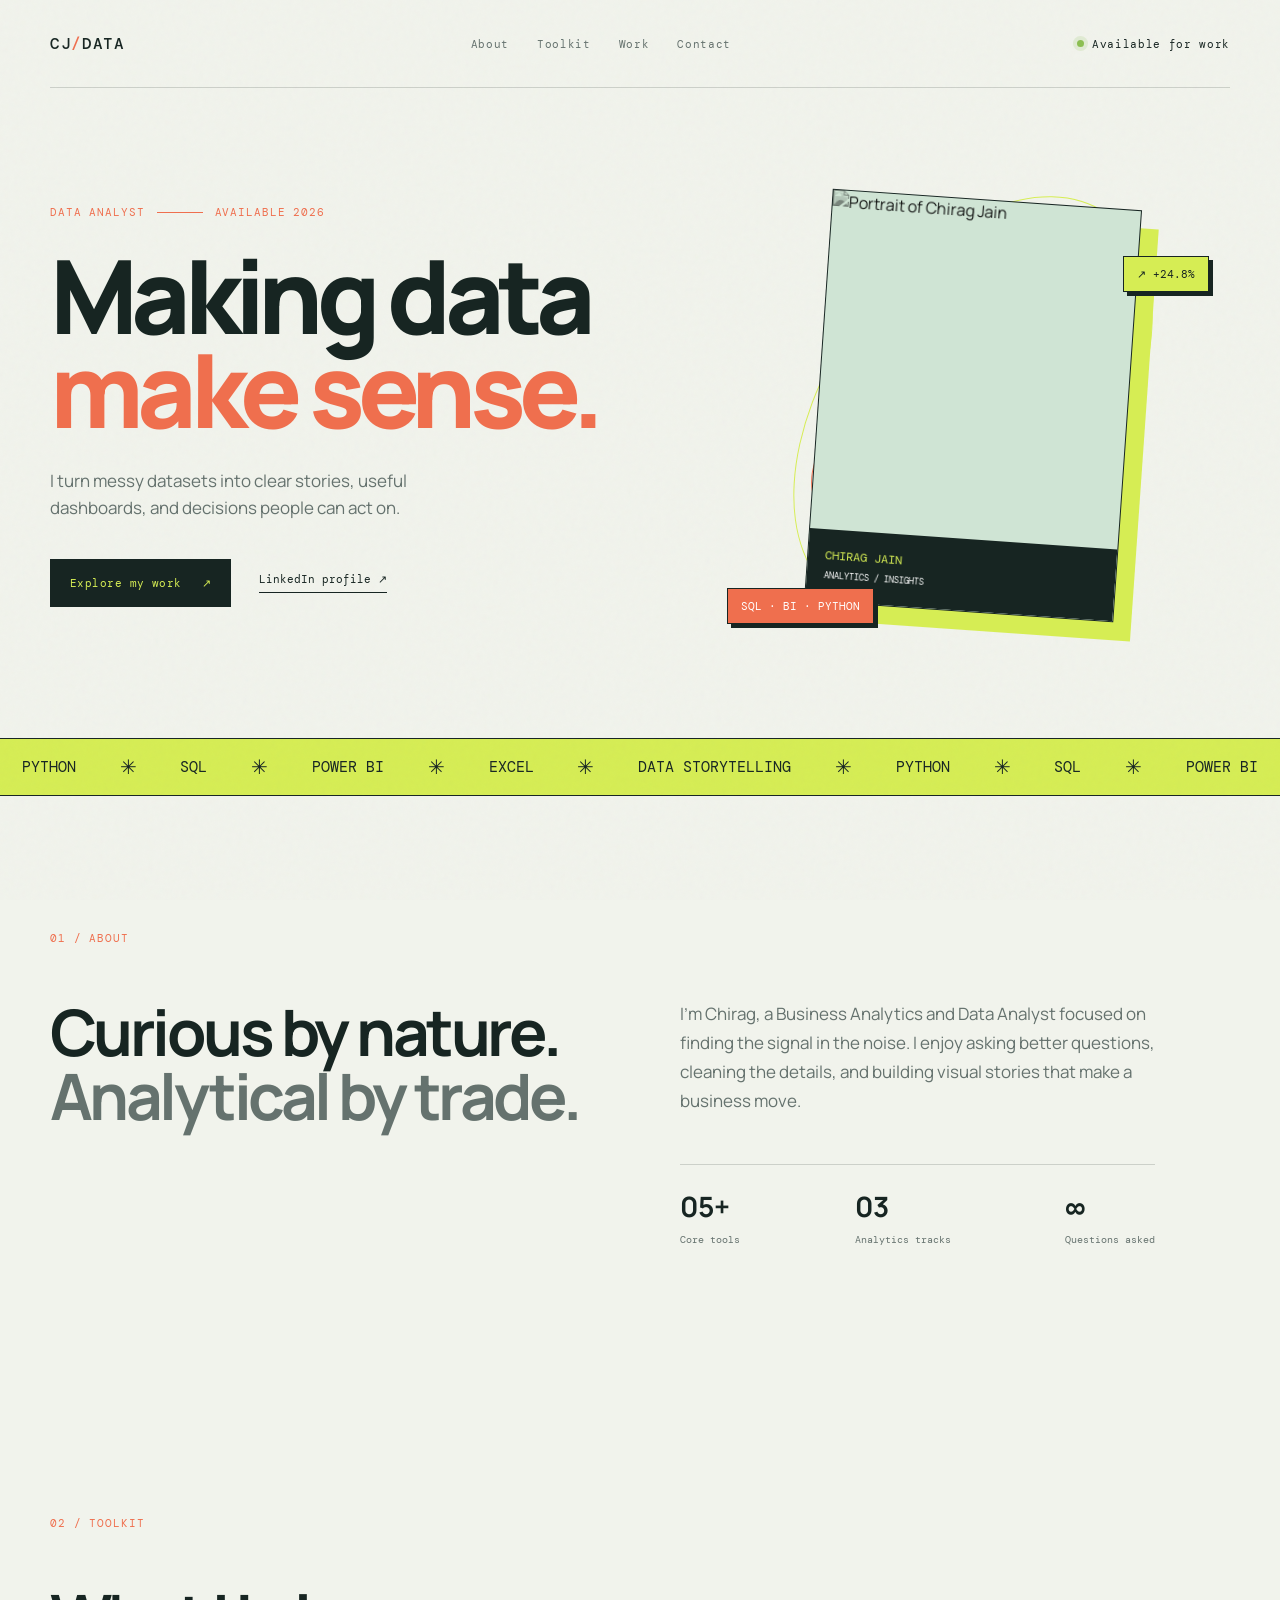
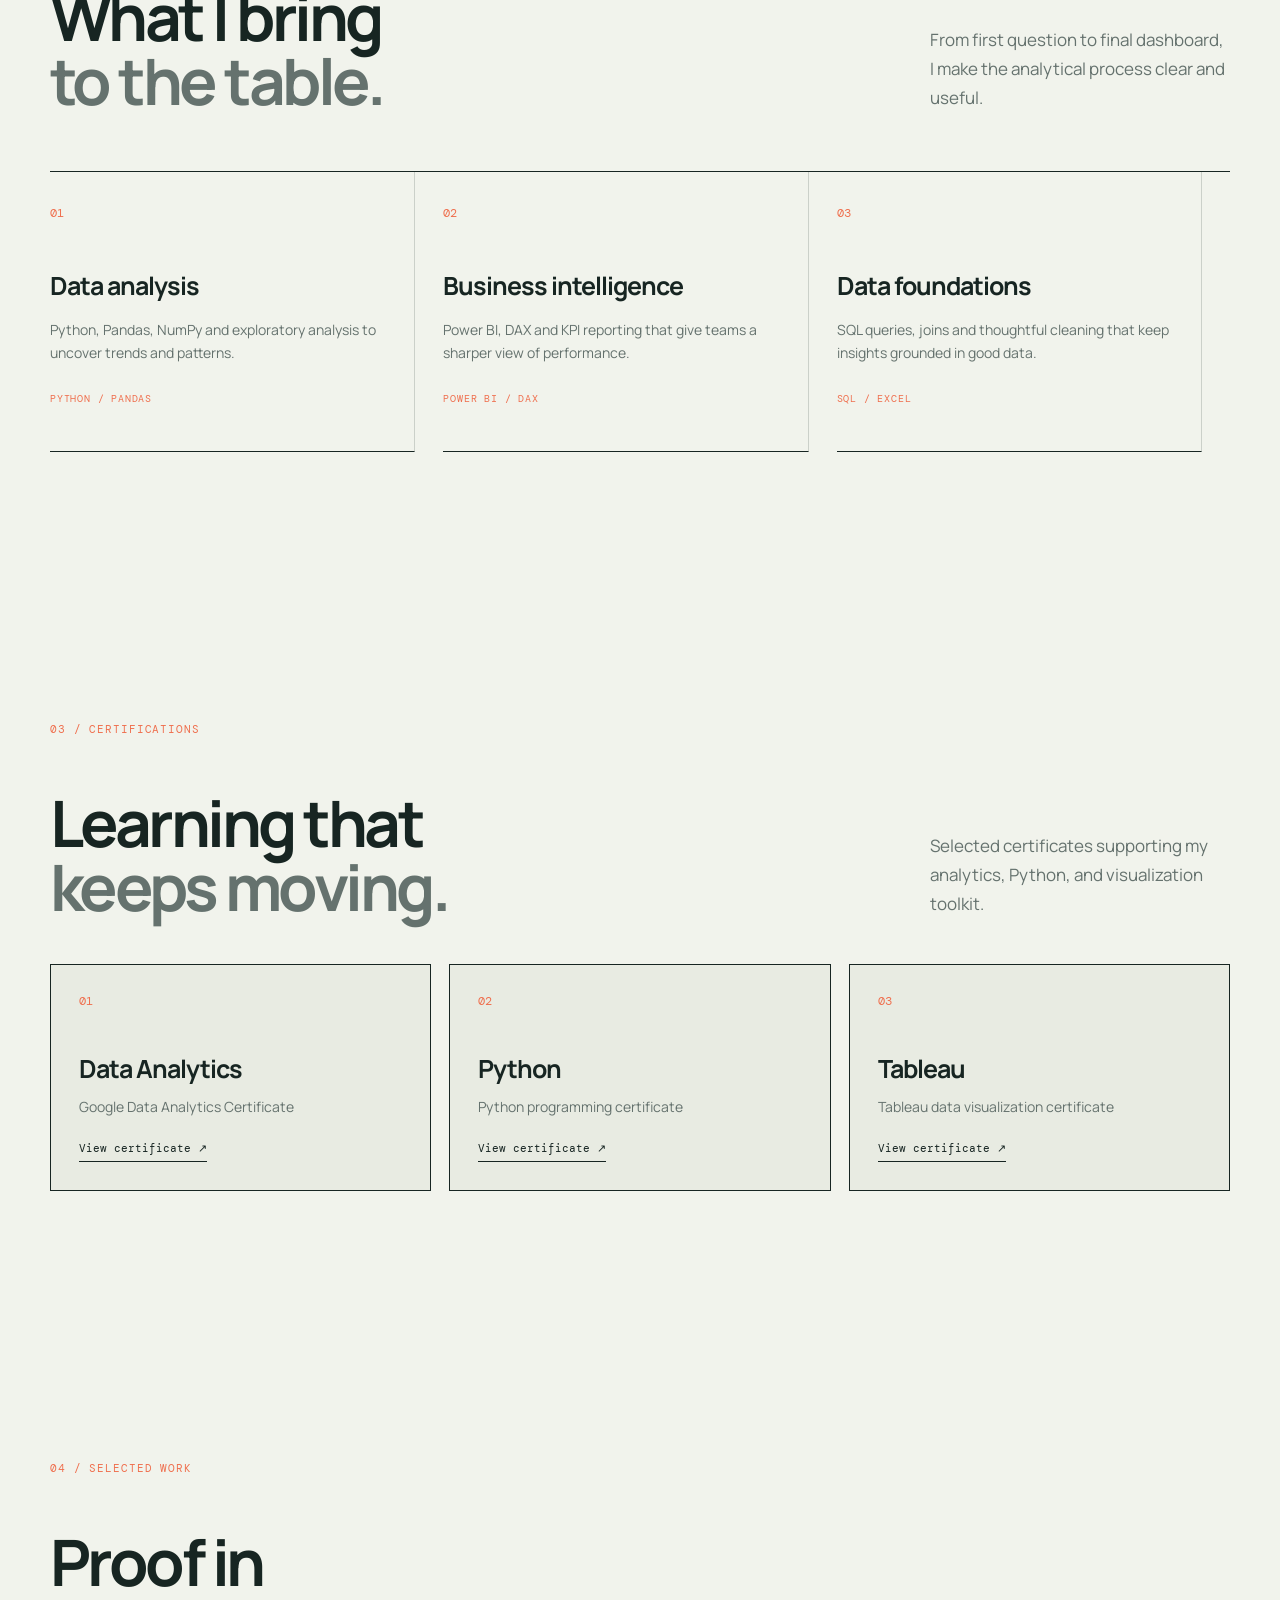
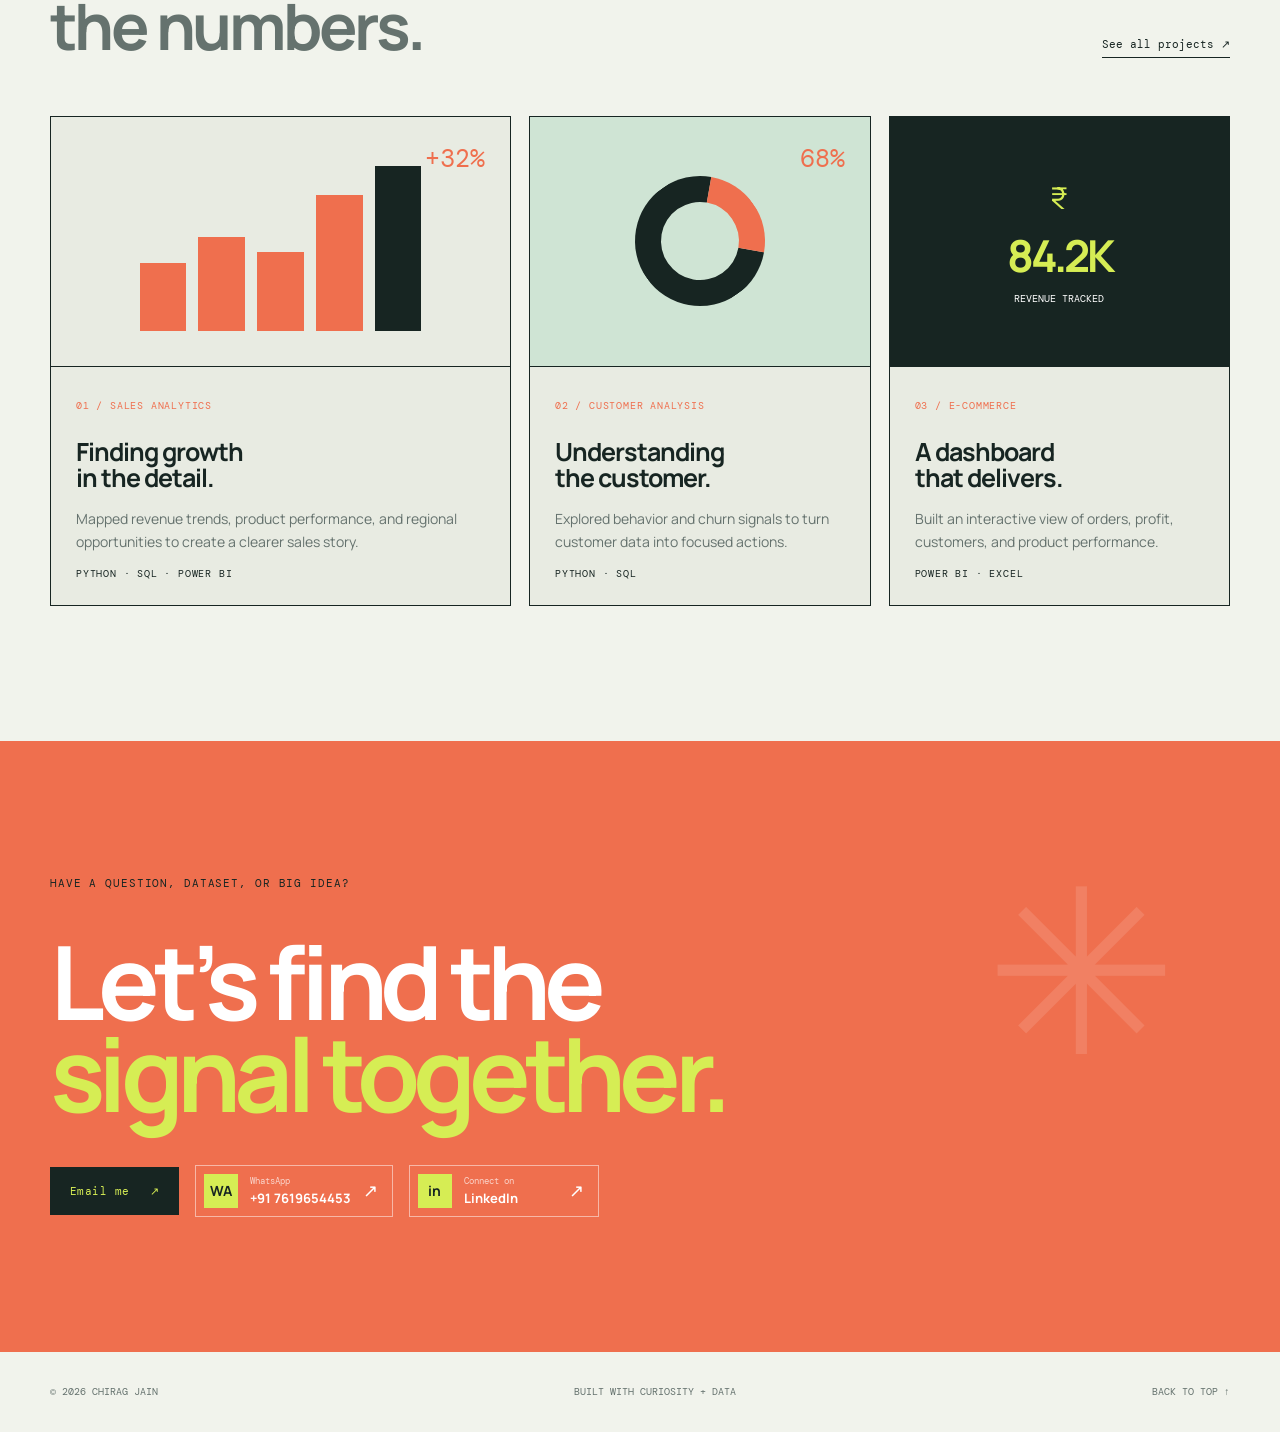
==== index.html @ 186d1460 "Add retail business analytics dashboard" ====
<!DOCTYPE html>
<html lang="en">
<head>
    <meta charset="UTF-8">
    <meta name="viewport" content="width=device-width, initial-scale=1.0">
    <meta name="description" content="Chirag Jain - Data Analyst portfolio">
    <title>Chirag Jain | Data Analyst</title>
    <link rel="preconnect" href="https://fonts.googleapis.com">
    <link rel="preconnect" href="https://fonts.gstatic.com" crossorigin>
    <link href="https://fonts.googleapis.com/css2?family=DM+Mono:wght@400;500&family=Manrope:wght@400;500;600;700;800&display=swap" rel="stylesheet">
    <link rel="stylesheet" href="style.css">
    <style>.signal-two{bottom:-3px}.certificate-grid{display:grid;grid-template-columns:repeat(3,1fr);gap:18px}.certificate-card{border:1px solid var(--ink);padding:28px;background:#e8ebe2;min-height:220px;display:flex;flex-direction:column;align-items:flex-start}.certificate-number{font:12px var(--mono);color:var(--orange)}.certificate-card h3{font-size:25px;letter-spacing:-.04em;margin:42px 0 10px}.certificate-card p{color:var(--muted);font-size:14px;line-height:1.5;margin-bottom:24px}.certificate-card .text-link{margin-top:auto}.certifications .section-heading{margin-bottom:45px}@media(max-width:800px){.certificate-grid{grid-template-columns:1fr}.certificate-card{min-height:190px}.contact:after{display:none}}</style>
</head>
<body>
    <div class="noise"></div>
    <nav class="nav container">
        <a class="logo" href="#top">CJ<span>/</span>DATA</a>
        <div class="nav-links"><a href="#about">About</a><a href="#toolkit">Toolkit</a><a href="#work">Work</a><a href="#contact">Contact</a></div>
        <div class="nav-actions"><a class="nav-status" data-email-link href="mailto:contact.chiragj26@gmail.com"><span></span> Available for work</a></div>
    </nav>
    <main id="top">
        <section class="hero container">
            <div class="hero-copy reveal"><p class="eyebrow">DATA ANALYST <span class="eyebrow-line"></span> AVAILABLE 2026</p><h1>Making data<br><em>make sense.</em></h1><p class="hero-intro">I turn messy datasets into clear stories, useful dashboards, and decisions people can act on.</p><div class="hero-actions"><a class="btn btn-primary" href="#work">Explore my work <span>↗</span></a><a class="text-link" data-linkedin-link href="https://www.linkedin.com/in/chirag-jain-657a50437/" target="_blank" rel="noreferrer">LinkedIn profile <span>↗</span></a></div></div>
            <div class="hero-visual reveal reveal-delay"><div class="portrait-frame"><img src="https://github.com/contactchiragj26-Analyst.png?size=600" alt="Portrait of Chirag Jain"><div class="portrait-label">CHIRAG JAIN<br><span>ANALYTICS / INSIGHTS</span></div></div><div class="signal signal-one">↗ +24.8%</div><div class="signal signal-two">SQL · BI · PYTHON</div><div class="orbit orbit-one"></div><div class="orbit orbit-two"></div></div>
        </section>
        <section class="ticker" aria-label="Skills"><div class="ticker-track"><span>PYTHON</span><b>✳</b><span>SQL</span><b>✳</b><span>POWER BI</span><b>✳</b><span>EXCEL</span><b>✳</b><span>DATA STORYTELLING</span><b>✳</b><span>PYTHON</span><b>✳</b><span>SQL</span><b>✳</b><span>POWER BI</span></div></section>
        <section id="about" class="about section container"><div class="section-marker">01 / ABOUT</div><div class="about-grid"><h2>Curious by nature.<br><span>Analytical by trade.</span></h2><div class="about-copy"><p>I’m Chirag, a Business Analytics and Data Analyst focused on finding the signal in the noise. I enjoy asking better questions, cleaning the details, and building visual stories that make a business move.</p><div class="quick-stats"><div><strong>05+</strong><span>Core tools</span></div><div><strong>03</strong><span>Analytics tracks</span></div><div><strong>∞</strong><span>Questions asked</span></div></div></div></div></section>
        <section id="toolkit" class="section toolkit container"><div class="section-marker">02 / TOOLKIT</div><div class="section-heading"><h2>What I bring<br><span>to the table.</span></h2><p>From first question to final dashboard, I make the analytical process clear and useful.</p></div><div class="skills-grid"><article class="skill"><span class="skill-number">01</span><h3>Data analysis</h3><p>Python, Pandas, NumPy and exploratory analysis to uncover trends and patterns.</p><div class="skill-tags">PYTHON / PANDAS</div></article><article class="skill"><span class="skill-number">02</span><h3>Business intelligence</h3><p>Power BI, DAX and KPI reporting that give teams a sharper view of performance.</p><div class="skill-tags">POWER BI / DAX</div></article><article class="skill"><span class="skill-number">03</span><h3>Data foundations</h3><p>SQL queries, joins and thoughtful cleaning that keep insights grounded in good data.</p><div class="skill-tags">SQL / EXCEL</div></article></div></section>
        <section id="certifications" class="section certifications container"><div class="section-marker">03 / CERTIFICATIONS</div><div class="section-heading"><h2>Learning that<br><span>keeps moving.</span></h2><p>Selected certificates supporting my analytics, Python, and visualization toolkit.</p></div><div class="certificate-grid"><article class="certificate-card"><span class="certificate-number">01</span><h3>Data Analytics</h3><p>Google Data Analytics Certificate</p><a class="text-link" href="data-analytics.pdf" target="_blank" rel="noreferrer">View certificate ↗</a></article><article class="certificate-card"><span class="certificate-number">02</span><h3>Python</h3><p>Python programming certificate</p><a class="text-link" href="python.pdf" target="_blank" rel="noreferrer">View certificate ↗</a></article><article class="certificate-card"><span class="certificate-number">03</span><h3>Tableau</h3><p>Tableau data visualization certificate</p><a class="text-link" href="tableau.pdf" target="_blank" rel="noreferrer">View certificate ↗</a></article></div></section>
        <section id="work" class="section work container"><div class="section-marker">04 / SELECTED WORK</div><div class="section-heading"><h2>Proof in<br><span>the numbers.</span></h2><a class="text-link" href="https://github.com/contactchiragj26-Analyst" target="_blank" rel="noreferrer">See all projects ↗</a></div><div class="projects"><article class="project project-featured"><div class="project-chart chart-sales"><span></span><span></span><span></span><span></span><span></span><i>+32%</i></div><div class="project-info"><span class="project-type">01 / SALES ANALYTICS</span><h3>Finding growth<br>in the detail.</h3><p>Mapped revenue trends, product performance, and regional opportunities to create a clearer sales story.</p><div class="project-tools">PYTHON · SQL · POWER BI</div></div></article><article class="project"><div class="project-chart chart-customer"><div class="donut"></div><i>68%</i></div><div class="project-info"><span class="project-type">02 / CUSTOMER ANALYSIS</span><h3>Understanding<br>the customer.</h3><p>Explored behavior and churn signals to turn customer data into focused actions.</p><div class="project-tools">PYTHON · SQL</div></div></article><article class="project"><div class="project-chart chart-ecommerce"><span>₹</span><strong>84.2K</strong><small>REVENUE TRACKED</small></div><div class="project-info"><span class="project-type">03 / E-COMMERCE</span><h3>A dashboard<br>that delivers.</h3><p>Built an interactive view of orders, profit, customers, and product performance.</p><div class="project-tools">POWER BI · EXCEL</div></div></article></div></section>
        <section id="contact" class="contact section"><div class="contact-inner container"><p class="eyebrow">HAVE A QUESTION, DATASET, OR BIG IDEA?</p><h2>Let’s find the<br><em>signal together.</em></h2><div class="contact-links"><a class="btn btn-primary" data-email-link href="mailto:contact.chiragj26@gmail.com">Email me <span>↗</span></a><a class="contact-link" data-whatsapp-link href="https://wa.me/917619654453" target="_blank" rel="noreferrer"><span class="contact-icon">WA</span><span><small>WhatsApp</small><strong data-phone>+91 7619654453</strong></span><b>↗</b></a><a class="contact-link" data-linkedin-link href="https://www.linkedin.com/in/chirag-jain-657a50437/" target="_blank" rel="noreferrer"><span class="contact-icon">in</span><span><small>Connect on</small><strong>LinkedIn</strong></span><b>↗</b></a></div></div></section>
    </main>
    <footer class="container"><span>© 2026 CHIRAG JAIN</span><span>BUILT WITH CURIOSITY + DATA</span><a href="#top">BACK TO TOP ↑</a></footer>
    <script>
        const observer = new IntersectionObserver((entries) => entries.forEach((entry) => { if (entry.isIntersecting) entry.target.classList.add('is-visible'); }), { threshold: 0.12 });
        document.querySelectorAll('.reveal, .section-marker, .skill, .project').forEach((element) => observer.observe(element));
    </script>
</body>
</html>
---- style.css ----
:root{--ink:#172522;--muted:#65726e;--paper:#f1f3ec;--lime:#d6ed54;--mint:#cfe4d4;--line:rgba(23,37,34,.17);--orange:#ef6f4e;--mono:'DM Mono',monospace;--sans:'Manrope',sans-serif}*{box-sizing:border-box}html{scroll-behavior:smooth}body{margin:0;background:var(--paper);color:var(--ink);font-family:var(--sans);overflow-x:hidden}.noise{position:fixed;inset:0;pointer-events:none;opacity:.035;background-image:url("data:image/svg+xml,%3Csvg viewBox='0 0 180 180' xmlns='http://www.w3.org/2000/svg'%3E%3Cfilter id='n'%3E%3CfeTurbulence type='fractalNoise' baseFrequency='.9' numOctaves='3' stitchTiles='stitch'/%3E%3C/filter%3E%3Crect width='100%25' height='100%25' filter='url(%23n)' opacity='.8'/%3E%3C/svg%3E")}a{color:inherit;text-decoration:none}.container{width:min(1180px,calc(100% - 64px));margin:auto}.nav{height:88px;display:flex;align-items:center;justify-content:space-between;border-bottom:1px solid var(--line);font-family:var(--mono);font-size:11px;letter-spacing:.06em}.logo{font-size:16px;font-weight:500}.logo span{color:var(--orange)}.nav-links{display:flex;gap:28px;color:var(--muted)}.nav-links a:hover,.text-link:hover{color:var(--orange)}.nav-actions{display:flex;align-items:center;gap:22px}.nav-status{display:flex;align-items:center;gap:8px}.nav-status span{width:7px;height:7px;border-radius:50%;background:#8cbf51;box-shadow:0 0 0 4px rgba(140,191,81,.16)}.edit-trigger,.reset-button{border:0;background:none;color:var(--muted);font:11px var(--mono);cursor:pointer;text-decoration:underline;text-underline-offset:4px}.edit-trigger:hover,.reset-button:hover{color:var(--orange)}.hero{min-height:650px;display:grid;grid-template-columns:1fr .82fr;align-items:center;gap:40px;padding:82px 0 96px}.eyebrow,.section-marker,.project-type,.project-tools,.skill-tags{font:11px var(--mono);letter-spacing:.08em}.eyebrow{display:flex;align-items:center;gap:12px;color:var(--orange)}.eyebrow-line{width:46px;height:1px;background:var(--orange)}h1,h2,h3,p{margin-top:0}h1{font-size:clamp(58px,8vw,112px);line-height:.92;letter-spacing:-.065em;margin:29px 0 30px;font-weight:800}em{color:var(--orange);font-style:normal}.hero-intro{max-width:430px;color:var(--muted);font-size:17px;line-height:1.6}.hero-actions{display:flex;align-items:center;gap:28px;margin-top:38px}.btn{display:inline-flex;align-items:center;justify-content:center;gap:20px;min-height:48px;padding:0 20px;font:11px var(--mono);letter-spacing:.04em}.btn-primary{background:var(--ink);color:var(--lime);transition:transform .25s,background .25s}.btn-primary:hover{background:var(--orange);color:#fff;transform:translateY(-3px)}.text-link{font:11px var(--mono);border-bottom:1px solid var(--ink);padding-bottom:6px}.hero-visual{position:relative;min-height:430px;display:grid;place-items:center}.portrait-frame{width:min(310px,72%);aspect-ratio:3/4;background:var(--mint);position:relative;z-index:2;border:1px solid var(--ink);transform:rotate(4deg);box-shadow:18px 18px 0 var(--lime);overflow:hidden}.portrait-frame img{width:100%;height:100%;object-fit:cover;filter:grayscale(1) contrast(1.08);mix-blend-mode:multiply}.portrait-label{position:absolute;left:0;right:0;bottom:0;padding:17px;background:var(--ink);color:var(--lime);font:12px var(--mono);line-height:1.6}.portrait-label span{color:#fff;font-size:9px}.signal{position:absolute;z-index:3;padding:10px 13px;background:var(--lime);font:11px var(--mono);border:1px solid var(--ink);box-shadow:4px 4px 0 var(--ink)}.signal-one{top:65px;right:4%}.signal-two{bottom:42px;left:2%;background:var(--orange);color:#fff}.orbit{position:absolute;border:1px solid var(--orange);border-radius:50%;width:370px;height:170px;transform:rotate(-33deg)}.orbit-two{width:290px;height:470px;transform:rotate(35deg);border-color:var(--lime)}.ticker{border-top:1px solid var(--ink);border-bottom:1px solid var(--ink);overflow:hidden;white-space:nowrap;background:var(--lime);font:15px var(--mono);padding:15px 0}.ticker-track{display:flex;align-items:center;justify-content:space-around;min-width:1100px;animation:marquee 24s linear infinite}.ticker b{font-size:20px;font-weight:400}.section{padding:135px 0}.section-marker{color:var(--orange);margin-bottom:55px}.about-grid{display:grid;grid-template-columns:1fr 1fr;gap:80px}.about h2,.section-heading h2{font-size:clamp(42px,5vw,72px);line-height:1;letter-spacing:-.055em;margin:0}.about h2 span,.section-heading h2 span{color:var(--muted)}.about-copy{max-width:475px;align-self:end}.about-copy p,.section-heading p{color:var(--muted);font-size:17px;line-height:1.7}.quick-stats{display:flex;justify-content:space-between;border-top:1px solid var(--line);margin-top:48px;padding-top:22px}.quick-stats div{display:flex;flex-direction:column;gap:8px}.quick-stats strong{font-size:28px}.quick-stats span{font:10px var(--mono);color:var(--muted)}.section-heading{display:flex;justify-content:space-between;align-items:end;gap:40px;margin-bottom:58px}.section-heading p{max-width:300px;margin:0}.skills-grid{display:grid;grid-template-columns:repeat(3,1fr);border-top:1px solid var(--ink)}.skill{min-height:280px;padding:28px 28px 28px 0;border-bottom:1px solid var(--ink);border-right:1px solid var(--line);margin-right:28px;opacity:0;transform:translateY(18px);transition:opacity .6s,transform .6s}.skill.is-visible{opacity:1;transform:none}.skill:nth-child(2){transition-delay:.1s}.skill:nth-child(3){transition-delay:.2s}.skill-number{font:12px var(--mono);color:var(--orange)}.skill h3{font-size:25px;margin:46px 0 15px;letter-spacing:-.04em}.skill p,.project-info p{color:var(--muted);font-size:14px;line-height:1.65}.skill-tags{margin-top:28px;color:var(--orange);font-size:10px}.projects{display:grid;grid-template-columns:1.35fr 1fr 1fr;gap:18px}.project{border:1px solid var(--ink);background:#e8ebe2;opacity:0;transform:translateY(18px);transition:opacity .6s,transform .6s}.project.is-visible{opacity:1;transform:none}.project:nth-child(2){transition-delay:.1s}.project:nth-child(3){transition-delay:.2s}.project-chart{height:250px;position:relative;display:flex;align-items:center;justify-content:center;border-bottom:1px solid var(--ink);overflow:hidden}.chart-sales{align-items:end;gap:12px;padding:35px}.chart-sales span{display:block;width:12%;background:var(--orange);height:var(--h,50%);animation:grow 1.2s ease-out both}.chart-sales span:nth-child(1){--h:38%}.chart-sales span:nth-child(2){--h:52%}.chart-sales span:nth-child(3){--h:44%}.chart-sales span:nth-child(4){--h:76%}.chart-sales span:nth-child(5){--h:92%;background:var(--ink)}.project-chart i{position:absolute;top:25px;right:25px;font:25px var(--mono);color:var(--orange);font-style:normal}.chart-customer{background:var(--mint)}.donut{width:130px;height:130px;border:26px solid var(--ink);border-right-color:var(--orange);border-radius:50%;transform:rotate(-35deg)}.chart-ecommerce{flex-direction:column;background:var(--ink);color:var(--lime);gap:7px}.chart-ecommerce span{font-size:30px}.chart-ecommerce strong{font-size:44px;letter-spacing:-.07em}.chart-ecommerce small{font:10px var(--mono);color:#fff}.project-info{padding:25px}.project-type{font-size:10px;color:var(--orange)}.project-info h3{font-size:25px;line-height:1.05;letter-spacing:-.04em;margin:25px 0 16px}.project-tools{font-size:10px}.contact{background:var(--orange);color:#fff;position:relative;overflow:hidden}.contact:after{content:'✳';position:absolute;right:8%;top:18%;font-size:230px;color:rgba(255,255,255,.12);line-height:1}.contact-inner{position:relative;z-index:1}.contact .eyebrow{color:var(--ink)}.contact h2{font-size:clamp(55px,8vw,105px);line-height:.9;letter-spacing:-.065em;margin:45px 0 45px}.contact h2 em{color:var(--lime)}.contact-links{display:flex;align-items:center;gap:16px;flex-wrap:wrap}.contact .btn-primary{background:var(--ink)}.contact-link{display:flex;align-items:center;gap:12px;border:1px solid rgba(255,255,255,.5);padding:8px 14px 8px 8px;min-width:190px}.contact-link:hover{background:rgba(255,255,255,.14)}.contact-icon{display:grid;place-items:center;width:34px;height:34px;background:var(--lime);color:var(--ink);font:bold 14px var(--sans)}.contact-link span:nth-child(2){display:flex;flex-direction:column;gap:2px;flex:1}.contact-link small{font:9px var(--mono);opacity:.7}.contact-link strong{font-size:13px}.contact-link b{font:18px var(--mono);font-weight:400}footer{min-height:80px;display:flex;align-items:center;justify-content:space-between;color:var(--muted);font:10px var(--mono)}footer a:hover{color:var(--orange)}.reveal{opacity:0;transform:translateY(18px);animation:reveal .8s .1s forwards}.reveal-delay{animation-delay:.25s}dialog{border:1px solid var(--ink);padding:0;width:min(520px,calc(100% - 30px));background:var(--paper);color:var(--ink);box-shadow:12px 12px 0 var(--lime)}dialog::backdrop{background:rgba(23,37,34,.6)}#profile-form{padding:30px}.editor-heading{display:flex;justify-content:space-between;align-items:flex-start;border-bottom:1px solid var(--line);padding-bottom:22px}.editor-heading h2{margin:10px 0 0;font-size:28px;letter-spacing:-.04em}.close-editor{border:0;background:none;font-size:30px;line-height:1;cursor:pointer;color:var(--muted)}.editor-note{color:var(--muted);font-size:13px;line-height:1.5;margin:22px 0}.editor-note+label{margin-top:0}label{display:block;font:10px var(--mono);letter-spacing:.06em;margin-top:16px}input{display:block;width:100%;margin-top:8px;border:1px solid var(--line);background:#fff;padding:12px;font:14px var(--sans);color:var(--ink)}input:focus{outline:2px solid var(--orange);outline-offset:1px}.editor-actions{display:flex;align-items:center;gap:22px;margin-top:28px}.reset-button{padding:0}.contact .eyebrow{font-family:var(--mono)}@keyframes reveal{to{opacity:1;transform:none}}@keyframes grow{from{height:0}}@keyframes marquee{to{transform:translateX(-25%)}}@media(max-width:800px){.container{width:min(100% - 36px,600px)}.nav{height:72px}.nav-links{display:none}.nav-actions{gap:10px}.nav-status{font-size:0}.nav-status span{font-size:initial}.hero{grid-template-columns:1fr;min-height:0;padding:74px 0 88px}.hero-visual{min-height:390px;margin-top:15px}.about-grid,.skills-grid,.projects{grid-template-columns:1fr;gap:0}.about-grid{gap:45px}.section{padding:90px 0}.section-heading{display:block}.section-heading p{margin-top:26px}.section-heading .text-link{display:inline-block;margin-top:22px}.skill{margin:0;padding:28px 0;border-right:0}.project{margin-top:18px}.project-chart{height:220px}.contact h2{margin:34px 0}.contact-links{align-items:stretch;flex-direction:column;width:100%;max-width:310px}.contact-link{width:100%}footer{padding:25px 0;display:grid;gap:12px}footer span:nth-child(2){display:none}.signal-one{right:0}.signal-two{left:0}.orbit{width:300px}}@media(max-width:430px){h1{font-size:56px}.hero-intro{font-size:15px}.hero-actions{gap:18px;flex-wrap:wrap}.portrait-frame{width:245px}.signal{font-size:9px}.section-marker{margin-bottom:35px}}
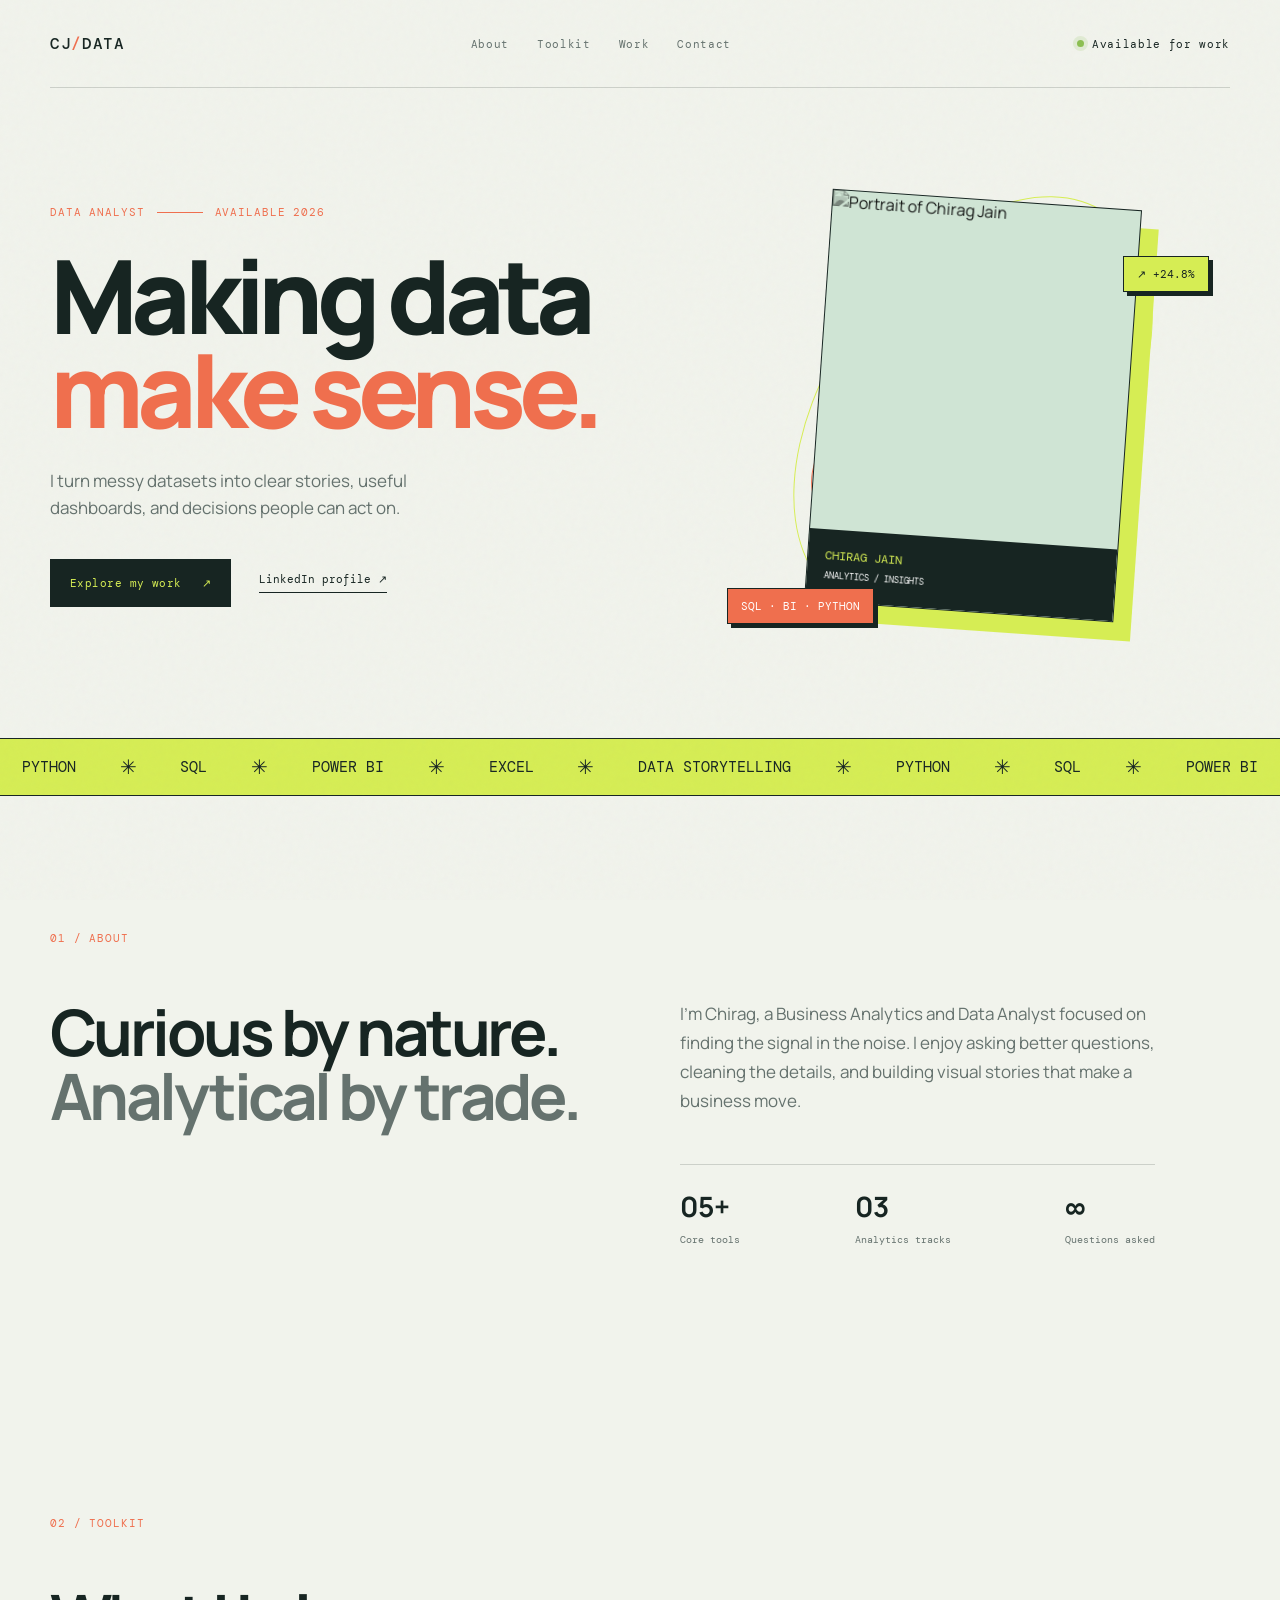
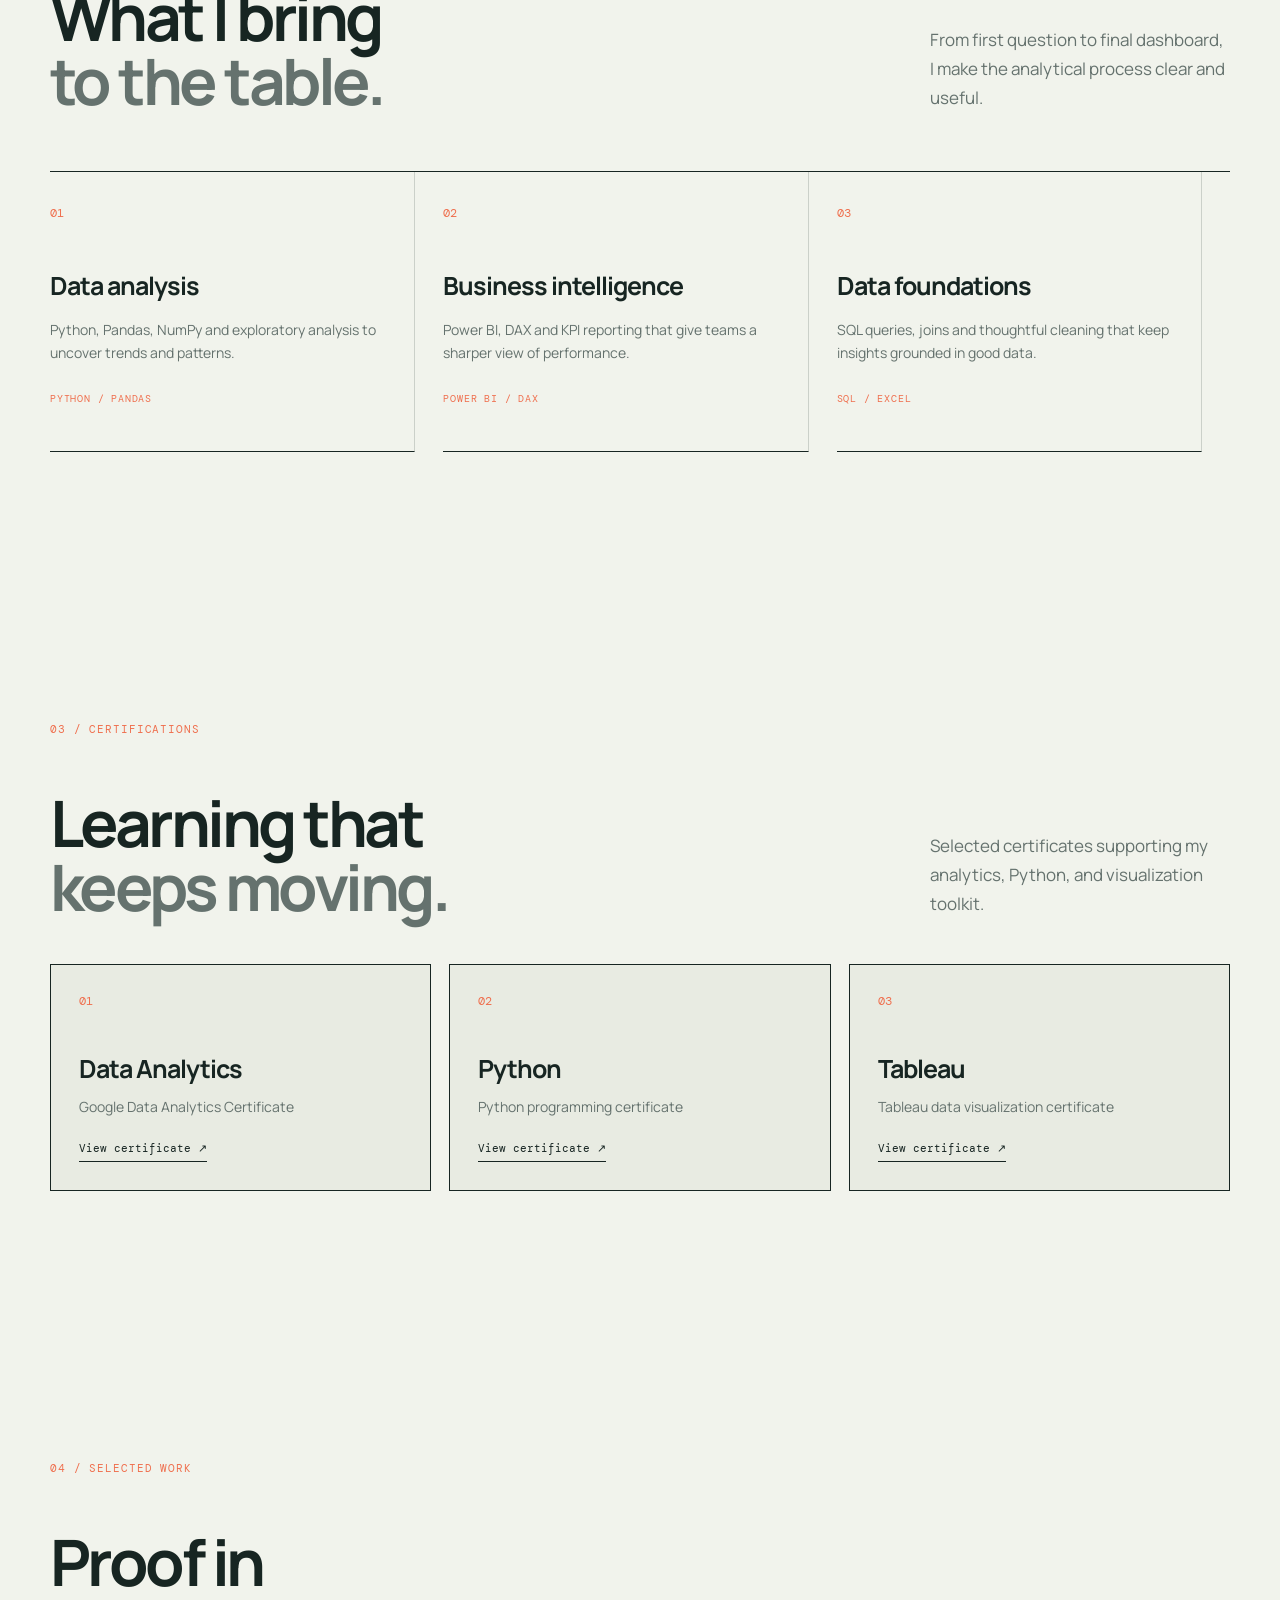
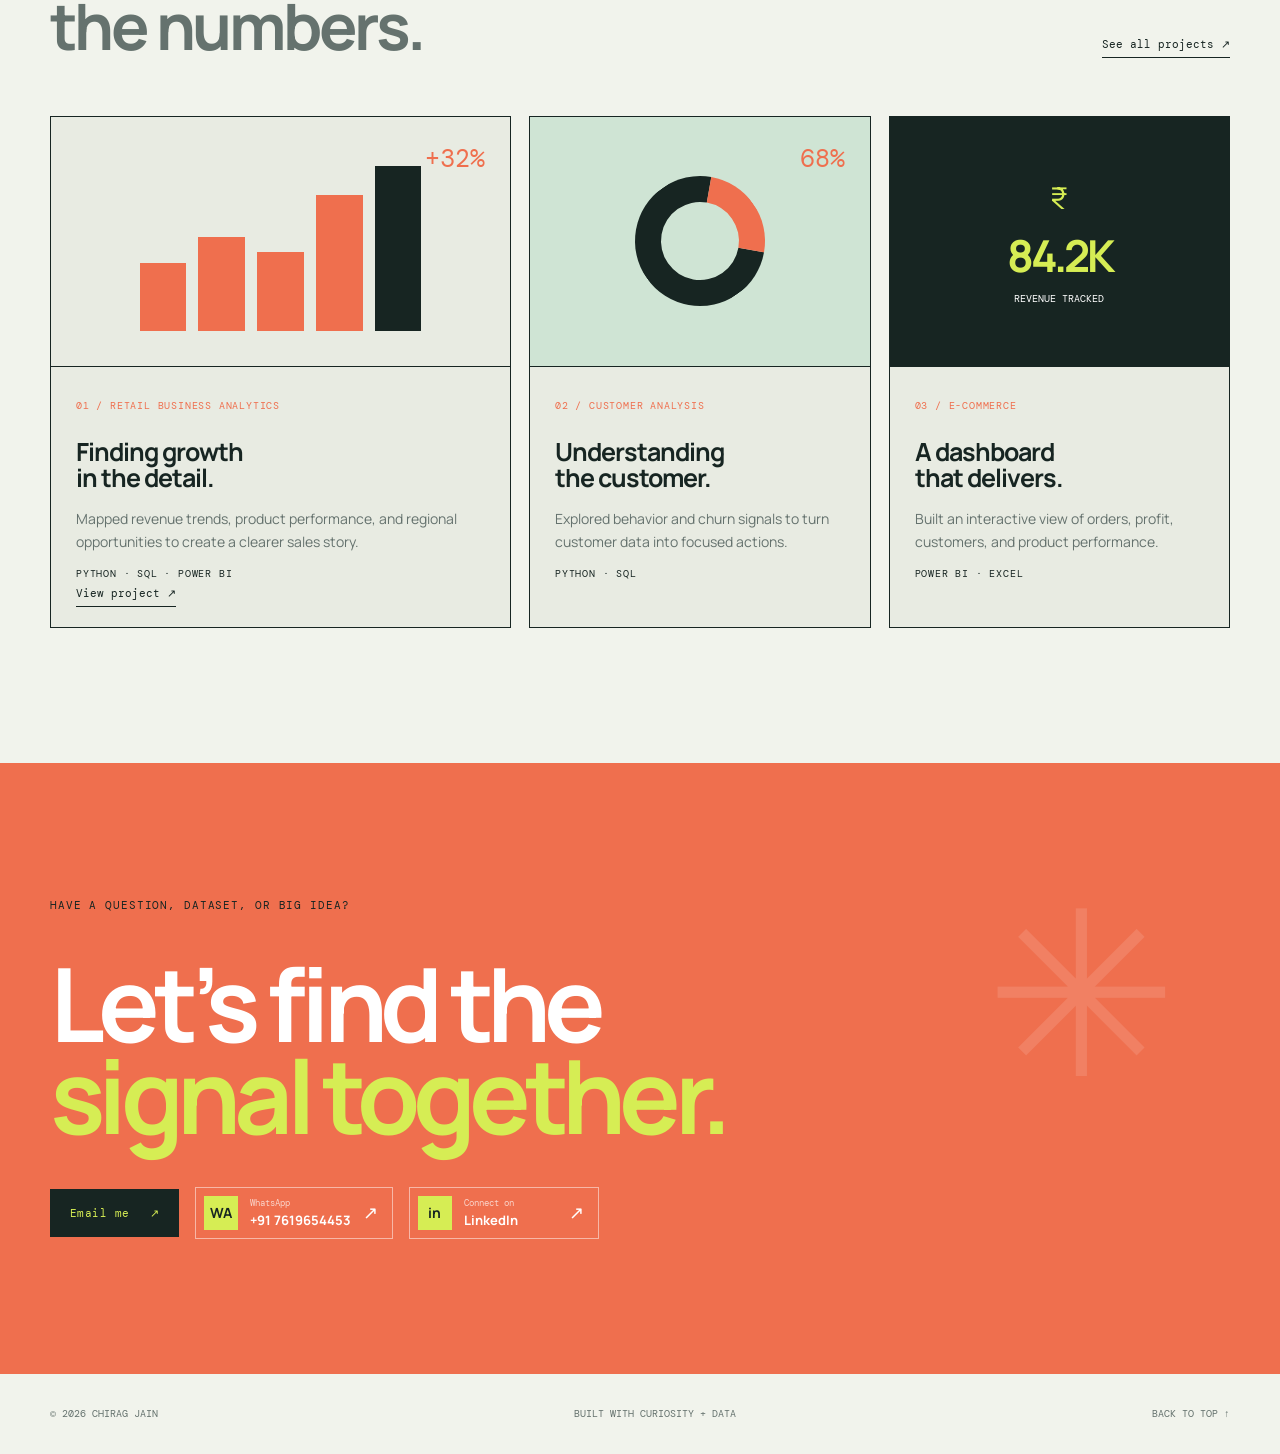
==== commit 7c8bcacd: "Add retail analytics project to portfolio" ====
--- a/index.html
+++ b/index.html
@@ -27,7 +27,7 @@
         <section id="about" class="about section container"><div class="section-marker">01 / ABOUT</div><div class="about-grid"><h2>Curious by nature.<br><span>Analytical by trade.</span></h2><div class="about-copy"><p>I’m Chirag, a Business Analytics and Data Analyst focused on finding the signal in the noise. I enjoy asking better questions, cleaning the details, and building visual stories that make a business move.</p><div class="quick-stats"><div><strong>05+</strong><span>Core tools</span></div><div><strong>03</strong><span>Analytics tracks</span></div><div><strong>∞</strong><span>Questions asked</span></div></div></div></div></section>
         <section id="toolkit" class="section toolkit container"><div class="section-marker">02 / TOOLKIT</div><div class="section-heading"><h2>What I bring<br><span>to the table.</span></h2><p>From first question to final dashboard, I make the analytical process clear and useful.</p></div><div class="skills-grid"><article class="skill"><span class="skill-number">01</span><h3>Data analysis</h3><p>Python, Pandas, NumPy and exploratory analysis to uncover trends and patterns.</p><div class="skill-tags">PYTHON / PANDAS</div></article><article class="skill"><span class="skill-number">02</span><h3>Business intelligence</h3><p>Power BI, DAX and KPI reporting that give teams a sharper view of performance.</p><div class="skill-tags">POWER BI / DAX</div></article><article class="skill"><span class="skill-number">03</span><h3>Data foundations</h3><p>SQL queries, joins and thoughtful cleaning that keep insights grounded in good data.</p><div class="skill-tags">SQL / EXCEL</div></article></div></section>
         <section id="certifications" class="section certifications container"><div class="section-marker">03 / CERTIFICATIONS</div><div class="section-heading"><h2>Learning that<br><span>keeps moving.</span></h2><p>Selected certificates supporting my analytics, Python, and visualization toolkit.</p></div><div class="certificate-grid"><article class="certificate-card"><span class="certificate-number">01</span><h3>Data Analytics</h3><p>Google Data Analytics Certificate</p><a class="text-link" href="data-analytics.pdf" target="_blank" rel="noreferrer">View certificate ↗</a></article><article class="certificate-card"><span class="certificate-number">02</span><h3>Python</h3><p>Python programming certificate</p><a class="text-link" href="python.pdf" target="_blank" rel="noreferrer">View certificate ↗</a></article><article class="certificate-card"><span class="certificate-number">03</span><h3>Tableau</h3><p>Tableau data visualization certificate</p><a class="text-link" href="tableau.pdf" target="_blank" rel="noreferrer">View certificate ↗</a></article></div></section>
-        <section id="work" class="section work container"><div class="section-marker">04 / SELECTED WORK</div><div class="section-heading"><h2>Proof in<br><span>the numbers.</span></h2><a class="text-link" href="https://github.com/contactchiragj26-Analyst" target="_blank" rel="noreferrer">See all projects ↗</a></div><div class="projects"><article class="project project-featured"><div class="project-chart chart-sales"><span></span><span></span><span></span><span></span><span></span><i>+32%</i></div><div class="project-info"><span class="project-type">01 / SALES ANALYTICS</span><h3>Finding growth<br>in the detail.</h3><p>Mapped revenue trends, product performance, and regional opportunities to create a clearer sales story.</p><div class="project-tools">PYTHON · SQL · POWER BI</div></div></article><article class="project"><div class="project-chart chart-customer"><div class="donut"></div><i>68%</i></div><div class="project-info"><span class="project-type">02 / CUSTOMER ANALYSIS</span><h3>Understanding<br>the customer.</h3><p>Explored behavior and churn signals to turn customer data into focused actions.</p><div class="project-tools">PYTHON · SQL</div></div></article><article class="project"><div class="project-chart chart-ecommerce"><span>₹</span><strong>84.2K</strong><small>REVENUE TRACKED</small></div><div class="project-info"><span class="project-type">03 / E-COMMERCE</span><h3>A dashboard<br>that delivers.</h3><p>Built an interactive view of orders, profit, customers, and product performance.</p><div class="project-tools">POWER BI · EXCEL</div></div></article></div></section>
+        <section id="work" class="section work container"><div class="section-marker">04 / SELECTED WORK</div><div class="section-heading"><h2>Proof in<br><span>the numbers.</span></h2><a class="text-link" href="https://github.com/contactchiragj26-Analyst/Retail-Business-Analytics-project-" target="_blank" rel="noreferrer">See all projects ↗</a></div><div class="projects"><article class="project project-featured"><div class="project-chart chart-sales"><span></span><span></span><span></span><span></span><span></span><i>+32%</i></div><div class="project-info"><span class="project-type">01 / RETAIL BUSINESS ANALYTICS</span><h3>Finding growth<br>in the detail.</h3><p>Mapped revenue trends, product performance, and regional opportunities to create a clearer sales story.</p><div class="project-tools">PYTHON · SQL · POWER BI</div><a class="text-link" href="https://github.com/contactchiragj26-Analyst/Retail-Business-Analytics-project-" target="_blank" rel="noreferrer">View project ↗</a></div></article><article class="project"><div class="project-chart chart-customer"><div class="donut"></div><i>68%</i></div><div class="project-info"><span class="project-type">02 / CUSTOMER ANALYSIS</span><h3>Understanding<br>the customer.</h3><p>Explored behavior and churn signals to turn customer data into focused actions.</p><div class="project-tools">PYTHON · SQL</div></div></article><article class="project"><div class="project-chart chart-ecommerce"><span>₹</span><strong>84.2K</strong><small>REVENUE TRACKED</small></div><div class="project-info"><span class="project-type">03 / E-COMMERCE</span><h3>A dashboard<br>that delivers.</h3><p>Built an interactive view of orders, profit, customers, and product performance.</p><div class="project-tools">POWER BI · EXCEL</div></div></article></div></section>
         <section id="contact" class="contact section"><div class="contact-inner container"><p class="eyebrow">HAVE A QUESTION, DATASET, OR BIG IDEA?</p><h2>Let’s find the<br><em>signal together.</em></h2><div class="contact-links"><a class="btn btn-primary" data-email-link href="mailto:contact.chiragj26@gmail.com">Email me <span>↗</span></a><a class="contact-link" data-whatsapp-link href="https://wa.me/917619654453" target="_blank" rel="noreferrer"><span class="contact-icon">WA</span><span><small>WhatsApp</small><strong data-phone>+91 7619654453</strong></span><b>↗</b></a><a class="contact-link" data-linkedin-link href="https://www.linkedin.com/in/chirag-jain-657a50437/" target="_blank" rel="noreferrer"><span class="contact-icon">in</span><span><small>Connect on</small><strong>LinkedIn</strong></span><b>↗</b></a></div></div></section>
     </main>
     <footer class="container"><span>© 2026 CHIRAG JAIN</span><span>BUILT WITH CURIOSITY + DATA</span><a href="#top">BACK TO TOP ↑</a></footer>
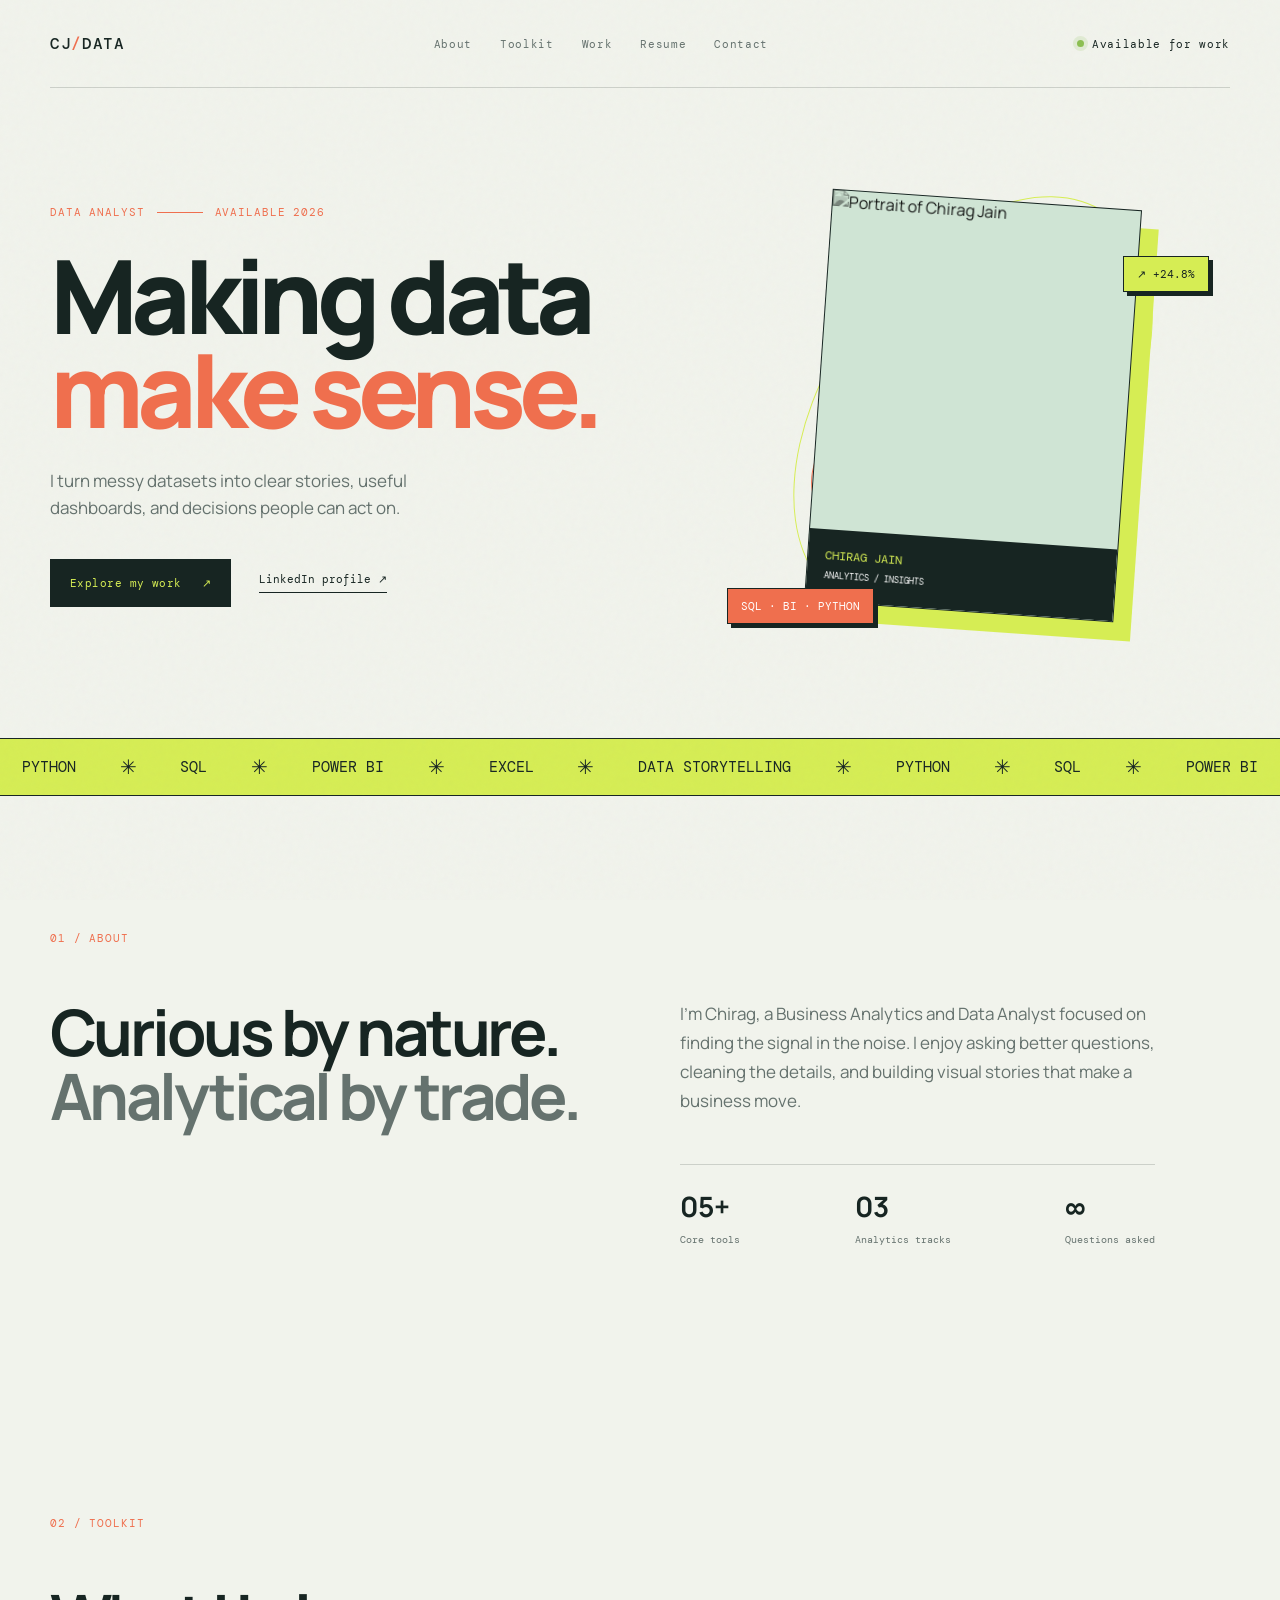
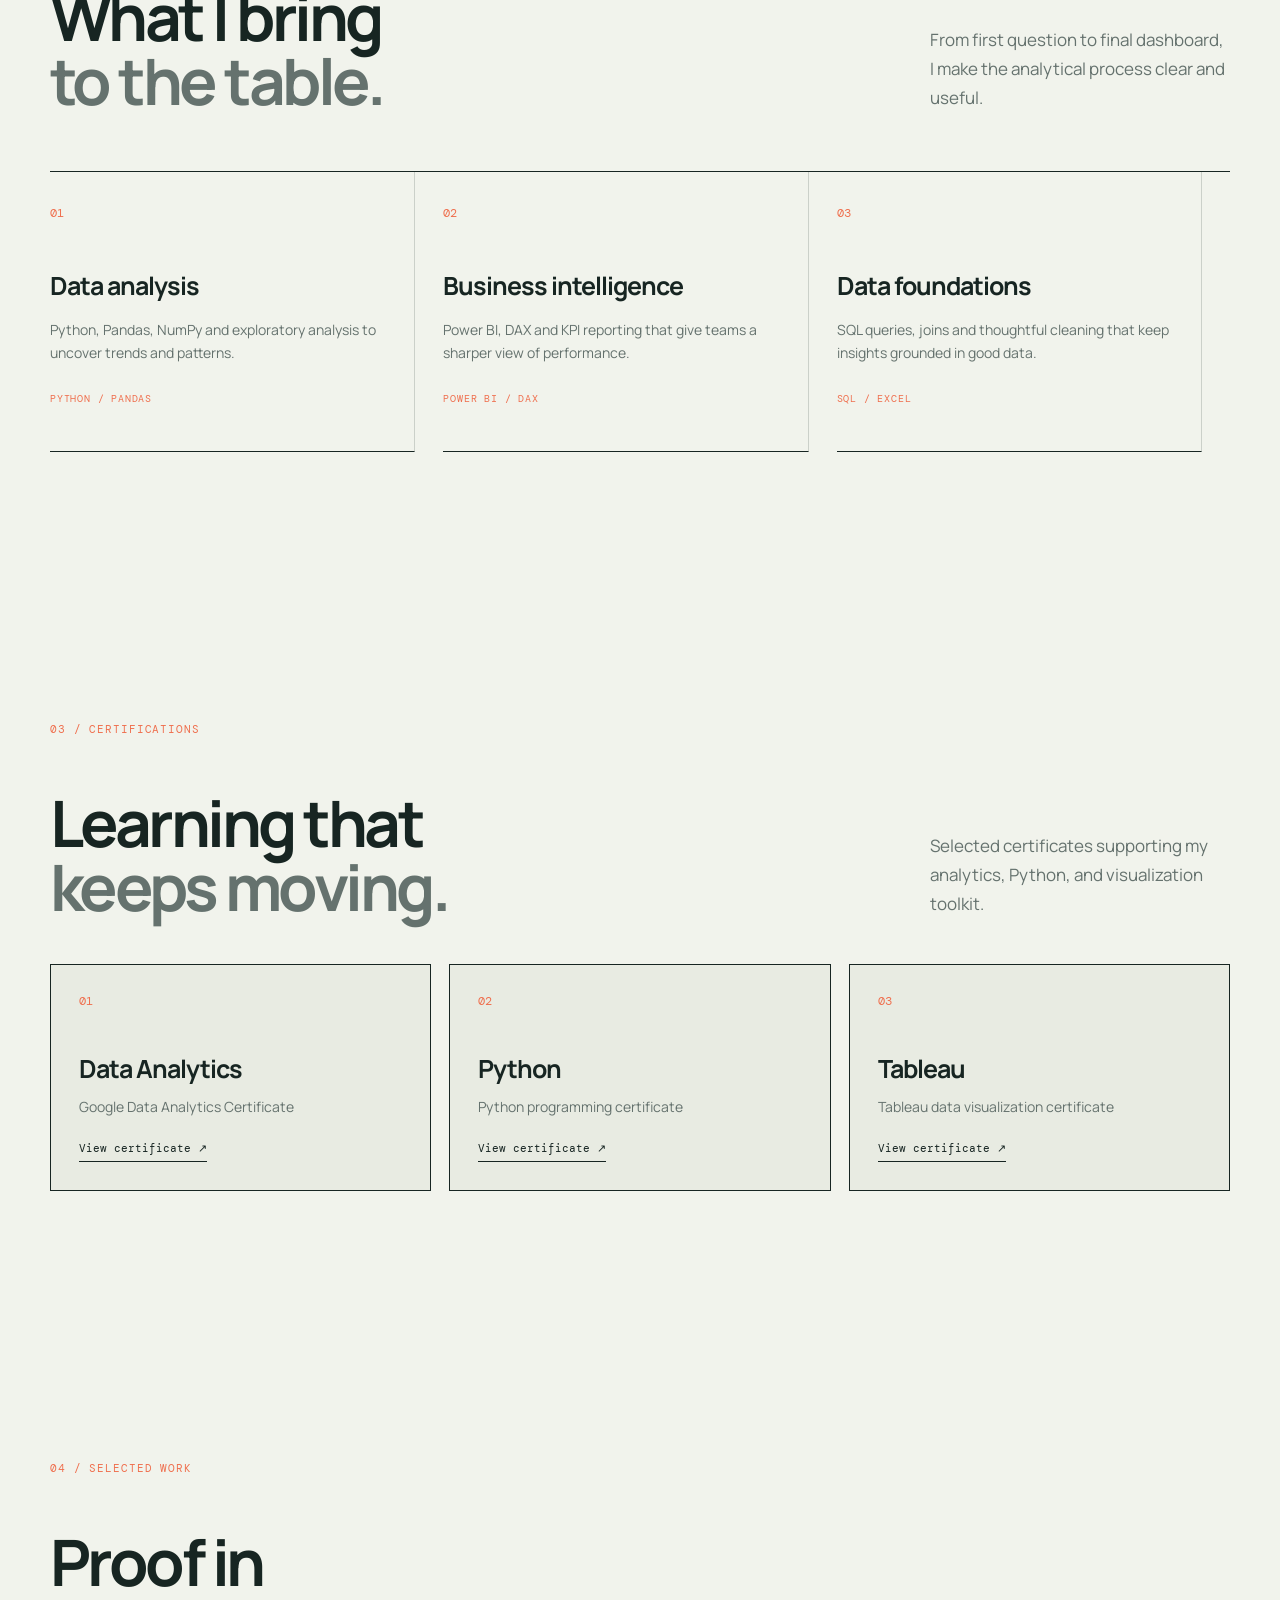
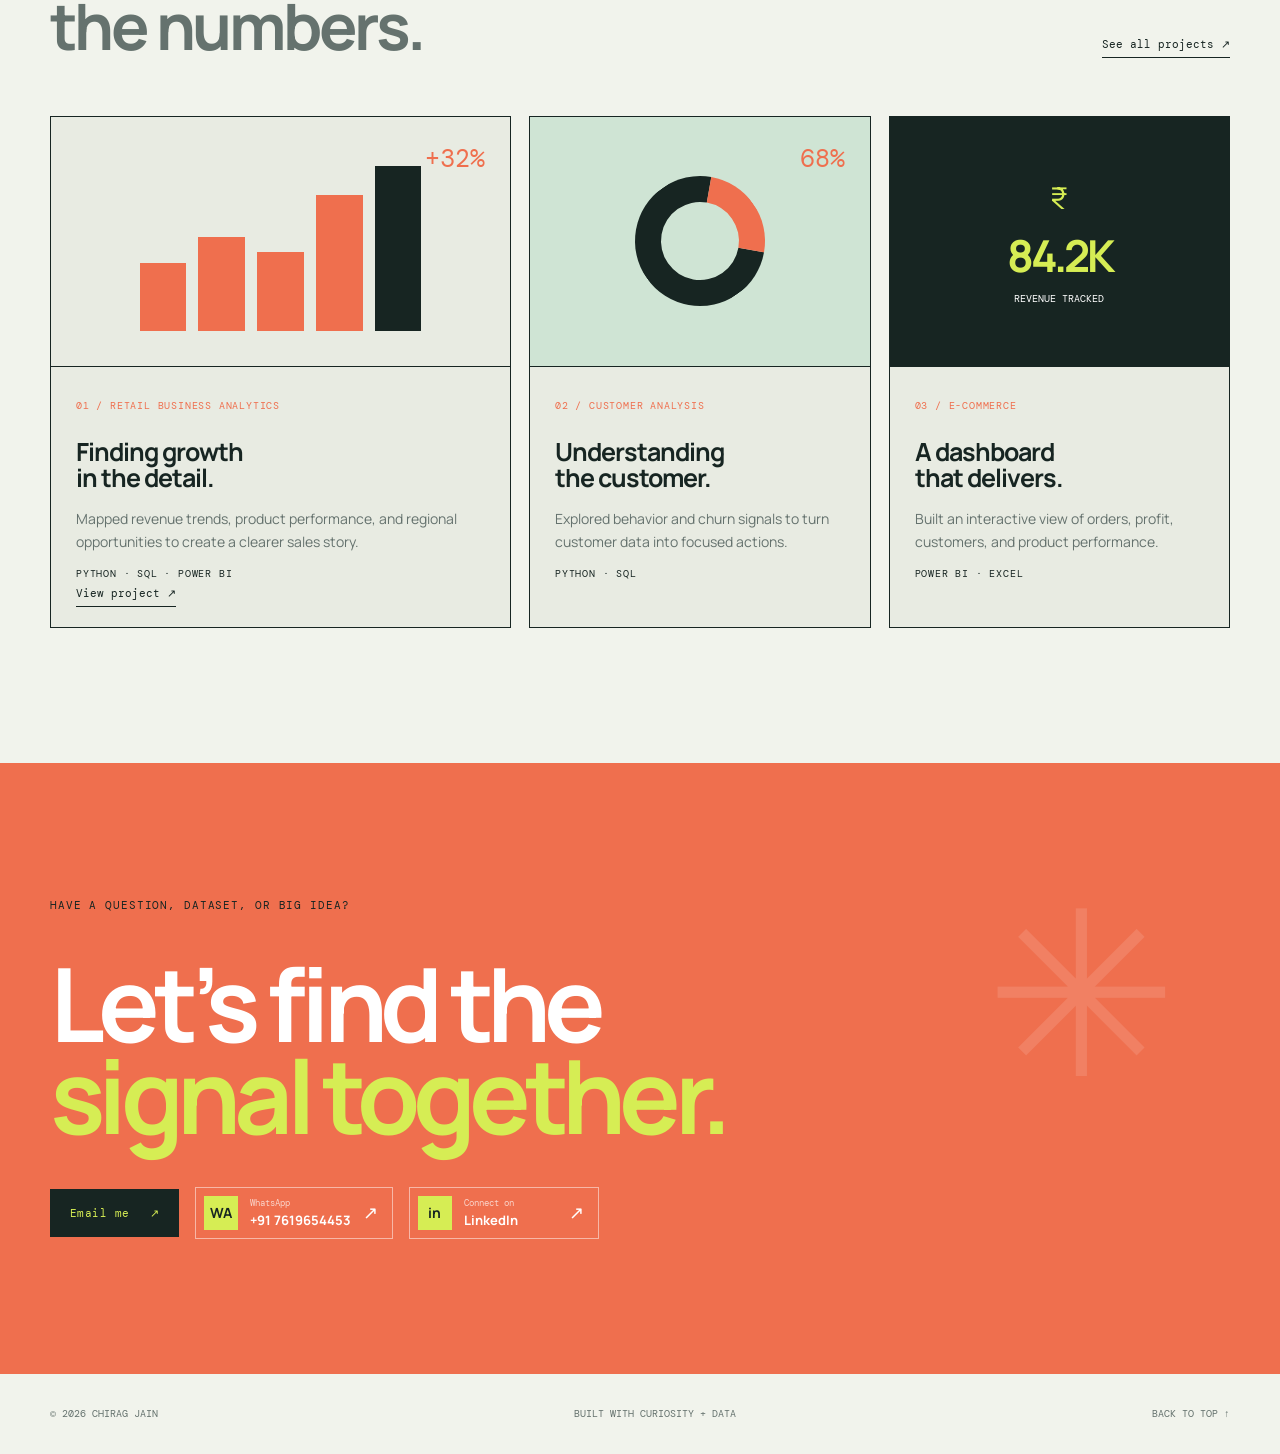
==== commit fd219ec3: "Add data analyst resume and contact links" ====
--- a/index.html
+++ b/index.html
@@ -15,7 +15,7 @@
     <div class="noise"></div>
     <nav class="nav container">
         <a class="logo" href="#top">CJ<span>/</span>DATA</a>
-        <div class="nav-links"><a href="#about">About</a><a href="#toolkit">Toolkit</a><a href="#work">Work</a><a href="#contact">Contact</a></div>
+        <div class="nav-links"><a href="#about">About</a><a href="#toolkit">Toolkit</a><a href="#work">Work</a><a href="resume.html">Resume</a><a href="#contact">Contact</a></div>
         <div class="nav-actions"><a class="nav-status" data-email-link href="mailto:contact.chiragj26@gmail.com"><span></span> Available for work</a></div>
     </nav>
     <main id="top">
